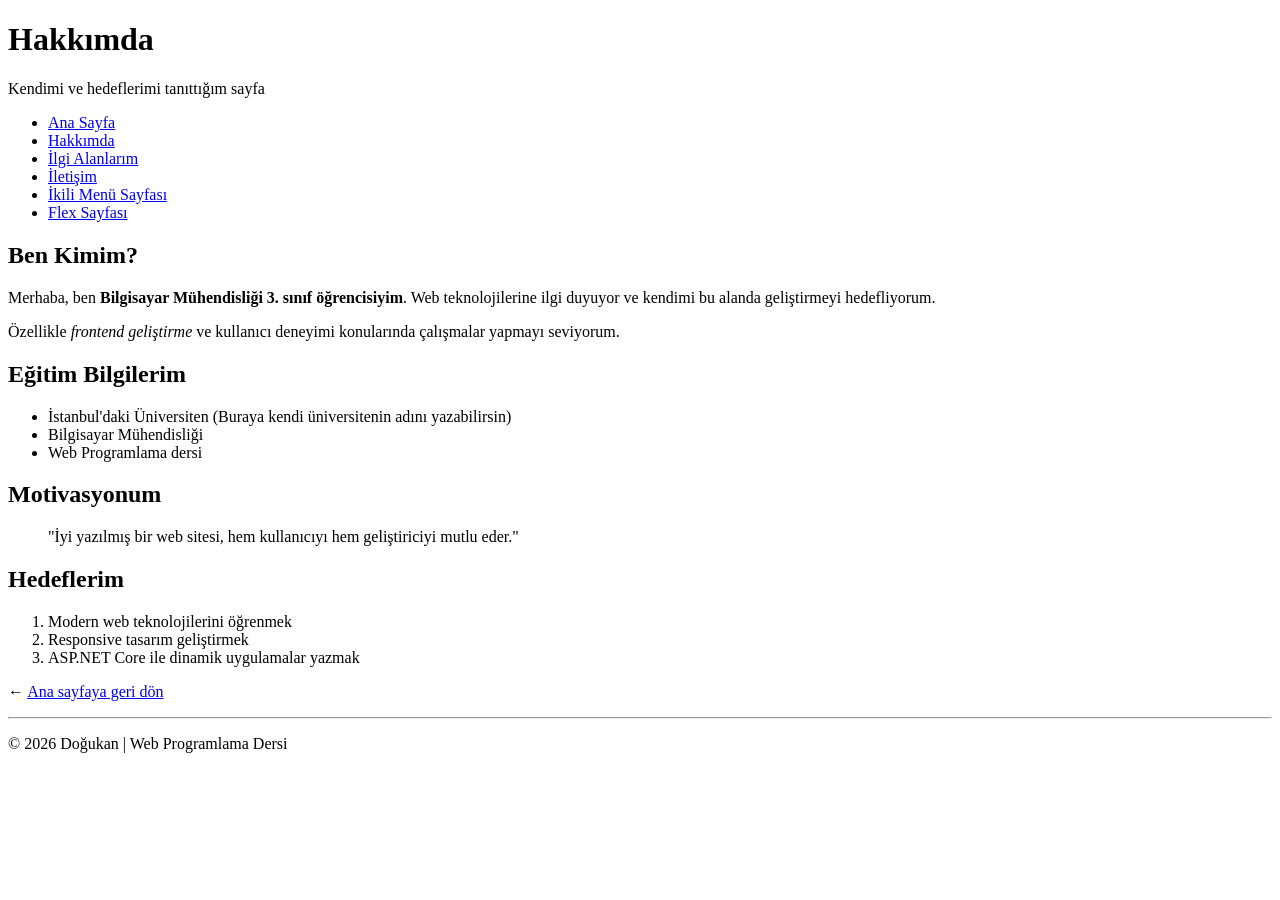
==== about.html @ 90e03aae "Add navigation links for new pages in about, contact, and interests sections" ====
<!DOCTYPE html>
<html lang="tr">
<head>
    <meta charset="UTF-8">
    <title>Hakkımda - Doğukan</title>
</head>
<body>

    <h1>Hakkımda</h1>
    <p>Kendimi ve hedeflerimi tanıttığım sayfa</p>

    <ul>
        <li><a href="index.html">Ana Sayfa</a></li>
        <li><a href="about.html">Hakkımda</a></li>
        <li><a href="interests.html">İlgi Alanlarım</a></li>
        <li><a href="contact.html">İletişim</a></li>
        <li><a href="new.html">İkili Menü Sayfası</a></li>
        <li><a href="index2.html">Flex Sayfası</a></li>
    </ul>

    <h2>Ben Kimim?</h2>
    <p>Merhaba, ben <b>Bilgisayar Mühendisliği 3. sınıf öğrencisiyim</b>. Web teknolojilerine ilgi duyuyor ve kendimi bu alanda geliştirmeyi hedefliyorum.</p>
    <p>Özellikle <i>frontend geliştirme</i> ve kullanıcı deneyimi konularında çalışmalar yapmayı seviyorum.</p>

    <h2>Eğitim Bilgilerim</h2>
    <ul>
        <li>İstanbul'daki Üniversiten (Buraya kendi üniversitenin adını yazabilirsin)</li>
        <li>Bilgisayar Mühendisliği</li>
        <li>Web Programlama dersi</li>
    </ul>

    <h2>Motivasyonum</h2>
    <blockquote>
        "İyi yazılmış bir web sitesi, hem kullanıcıyı hem geliştiriciyi mutlu eder."
    </blockquote>

    <h2>Hedeflerim</h2>
    <ol>
        <li>Modern web teknolojilerini öğrenmek</li>
        <li>Responsive tasarım geliştirmek</li>
        <li>ASP.NET Core ile dinamik uygulamalar yazmak</li>
    </ol>

    <p>← <a href="index.html">Ana sayfaya geri dön</a></p>

    <hr>
    <p>© 2026 Doğukan | Web Programlama Dersi</p>

</body>
</html>
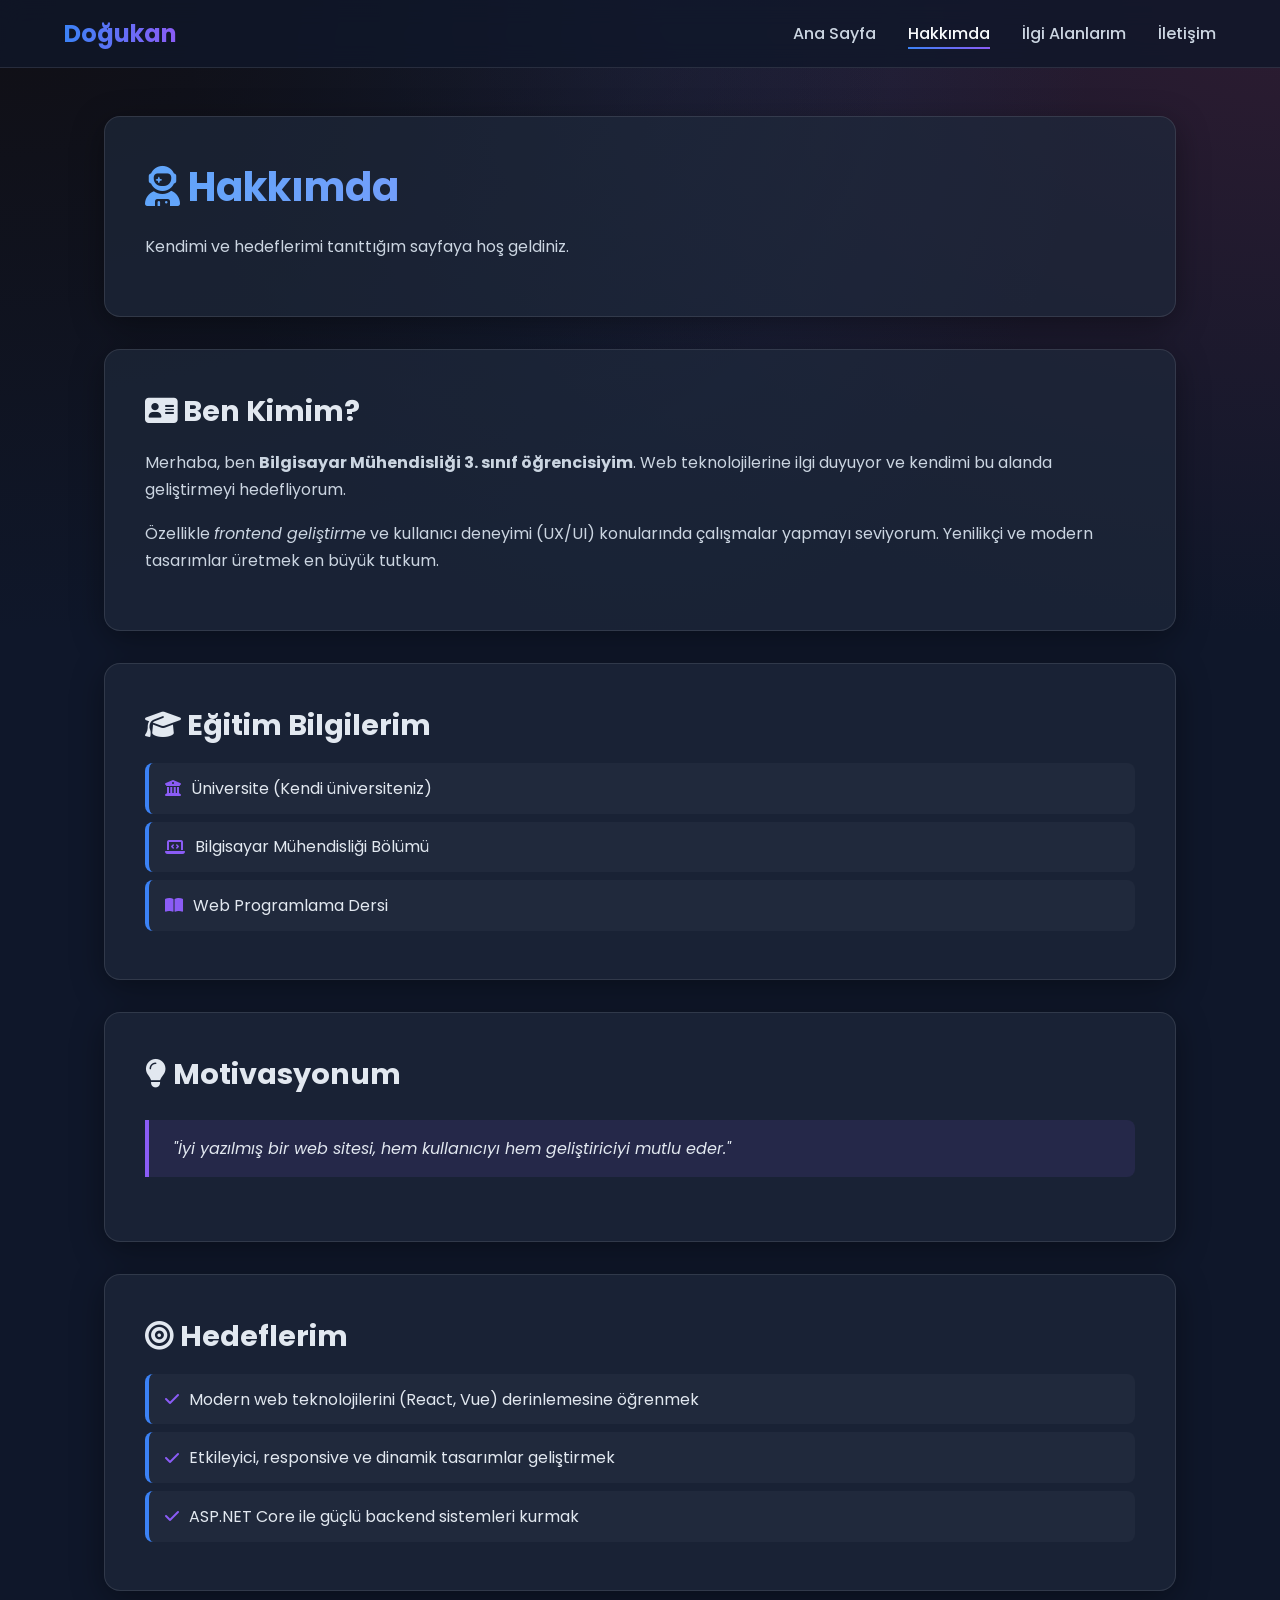
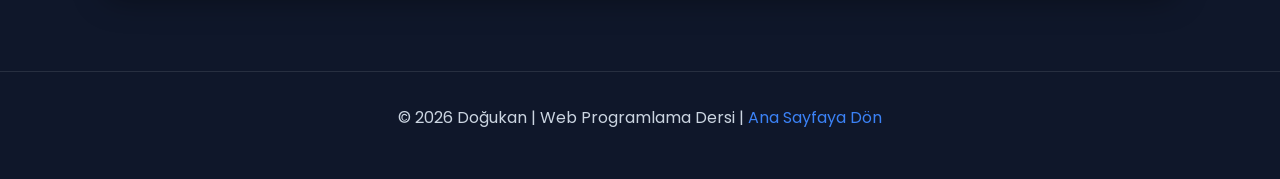
==== commit f1304aa0: "feat: implement glassmorphism design, responsive layouts, and interactive scroll animations across s" ====
--- a/about.html
+++ b/about.html
@@ -2,49 +2,65 @@
 <html lang="tr">
 <head>
     <meta charset="UTF-8">
+    <meta name="viewport" content="width=device-width, initial-scale=1.0">
     <title>Hakkımda - Doğukan</title>
+    <link rel="stylesheet" href="https://cdnjs.cloudflare.com/ajax/libs/font-awesome/6.4.0/css/all.min.css">
+    <link rel="stylesheet" href="styles/profile.css">
 </head>
 <body>
 
-    <h1>Hakkımda</h1>
-    <p>Kendimi ve hedeflerimi tanıttığım sayfa</p>
+    <nav>
+        <a href="index.html" class="logo">Doğukan</a>
+        <ul class="nav-links">
+            <li><a href="index.html">Ana Sayfa</a></li>
+            <li><a href="about.html">Hakkımda</a></li>
+            <li><a href="interests.html">İlgi Alanlarım</a></li>
+            <li><a href="contact.html">İletişim</a></li>
+        </ul>
+    </nav>
 
-    <ul>
-        <li><a href="index.html">Ana Sayfa</a></li>
-        <li><a href="about.html">Hakkımda</a></li>
-        <li><a href="interests.html">İlgi Alanlarım</a></li>
-        <li><a href="contact.html">İletişim</a></li>
-        <li><a href="new.html">İkili Menü Sayfası</a></li>
-        <li><a href="index2.html">Flex Sayfası</a></li>
-    </ul>
+    <main>
+        <div class="glass-card">
+            <h1><i class="fa-solid fa-user-astronaut"></i> Hakkımda</h1>
+            <p>Kendimi ve hedeflerimi tanıttığım sayfaya hoş geldiniz.</p>
+        </div>
 
-    <h2>Ben Kimim?</h2>
-    <p>Merhaba, ben <b>Bilgisayar Mühendisliği 3. sınıf öğrencisiyim</b>. Web teknolojilerine ilgi duyuyor ve kendimi bu alanda geliştirmeyi hedefliyorum.</p>
-    <p>Özellikle <i>frontend geliştirme</i> ve kullanıcı deneyimi konularında çalışmalar yapmayı seviyorum.</p>
+        <div class="glass-card">
+            <h2><i class="fa-solid fa-address-card"></i> Ben Kimim?</h2>
+            <p>Merhaba, ben <b>Bilgisayar Mühendisliği 3. sınıf öğrencisiyim</b>. Web teknolojilerine ilgi duyuyor ve kendimi bu alanda geliştirmeyi hedefliyorum.</p>
+            <p>Özellikle <i>frontend geliştirme</i> ve kullanıcı deneyimi (UX/UI) konularında çalışmalar yapmayı seviyorum. Yenilikçi ve modern tasarımlar üretmek en büyük tutkum.</p>
+        </div>
 
-    <h2>Eğitim Bilgilerim</h2>
-    <ul>
-        <li>İstanbul'daki Üniversiten (Buraya kendi üniversitenin adını yazabilirsin)</li>
-        <li>Bilgisayar Mühendisliği</li>
-        <li>Web Programlama dersi</li>
-    </ul>
+        <div class="glass-card">
+            <h2><i class="fa-solid fa-graduation-cap"></i> Eğitim Bilgilerim</h2>
+            <ul class="styled-list">
+                <li><i class="fa-solid fa-building-columns"></i> Üniversite (Kendi üniversiteniz)</li>
+                <li><i class="fa-solid fa-laptop-code"></i> Bilgisayar Mühendisliği Bölümü</li>
+                <li><i class="fa-solid fa-book-open"></i> Web Programlama Dersi</li>
+            </ul>
+        </div>
 
-    <h2>Motivasyonum</h2>
-    <blockquote>
-        "İyi yazılmış bir web sitesi, hem kullanıcıyı hem geliştiriciyi mutlu eder."
-    </blockquote>
+        <div class="glass-card">
+            <h2><i class="fa-solid fa-lightbulb"></i> Motivasyonum</h2>
+            <blockquote>
+                "İyi yazılmış bir web sitesi, hem kullanıcıyı hem geliştiriciyi mutlu eder."
+            </blockquote>
+        </div>
 
-    <h2>Hedeflerim</h2>
-    <ol>
-        <li>Modern web teknolojilerini öğrenmek</li>
-        <li>Responsive tasarım geliştirmek</li>
-        <li>ASP.NET Core ile dinamik uygulamalar yazmak</li>
-    </ol>
+        <div class="glass-card">
+            <h2><i class="fa-solid fa-bullseye"></i> Hedeflerim</h2>
+            <ul class="styled-list">
+                <li><i class="fa-solid fa-check"></i> Modern web teknolojilerini (React, Vue) derinlemesine öğrenmek</li>
+                <li><i class="fa-solid fa-check"></i> Etkileyici, responsive ve dinamik tasarımlar geliştirmek</li>
+                <li><i class="fa-solid fa-check"></i> ASP.NET Core ile güçlü backend sistemleri kurmak</li>
+            </ul>
+        </div>
+    </main>
 
-    <p>← <a href="index.html">Ana sayfaya geri dön</a></p>
+    <footer>
+        <p>© 2026 Doğukan | Web Programlama Dersi | <a href="index.html">Ana Sayfaya Dön</a></p>
+    </footer>
 
-    <hr>
-    <p>© 2026 Doğukan | Web Programlama Dersi</p>
-
+    <script src="scripts/profile.js"></script>
 </body>
 </html>
--- a/styles/profile.css
+++ b/styles/profile.css
@@ -0,0 +1,291 @@
+@import url('https://fonts.googleapis.com/css2?family=Poppins:wght@300;400;500;600;700&display=swap');
+
+:root {
+    --bg-color: #0f172a;
+    --text-color: #f8fafc;
+    --primary-color: #3b82f6;
+    --secondary-color: #8b5cf6;
+    --card-bg: rgba(30, 41, 59, 0.7);
+    --border-color: rgba(255, 255, 255, 0.1);
+    --glass-shadow: 0 8px 32px 0 rgba(0, 0, 0, 0.37);
+}
+
+* {
+    margin: 0;
+    padding: 0;
+    box-sizing: border-box;
+    font-family: 'Poppins', sans-serif;
+}
+
+body {
+    background-color: var(--bg-color);
+    color: var(--text-color);
+    min-height: 100vh;
+    display: flex;
+    flex-direction: column;
+    background-image: 
+        radial-gradient(at 0% 0%, hsla(253,16%,7%,1) 0, transparent 50%), 
+        radial-gradient(at 50% 0%, hsla(225,39%,30%,0.3) 0, transparent 50%), 
+        radial-gradient(at 100% 0%, hsla(339,49%,30%,0.3) 0, transparent 50%);
+    background-attachment: fixed;
+    background-size: cover;
+}
+
+/* Navbar Styling */
+nav {
+    background: rgba(15, 23, 42, 0.8);
+    backdrop-filter: blur(12px);
+    -webkit-backdrop-filter: blur(12px);
+    border-bottom: 1px solid var(--border-color);
+    padding: 1rem 5%;
+    display: flex;
+    justify-content: space-between;
+    align-items: center;
+    position: sticky;
+    top: 0;
+    z-index: 100;
+}
+
+.logo {
+    font-size: 1.5rem;
+    font-weight: 700;
+    color: var(--text-color);
+    text-decoration: none;
+    background: linear-gradient(to right, var(--primary-color), var(--secondary-color));
+    -webkit-background-clip: text;
+    -webkit-text-fill-color: transparent;
+}
+
+.nav-links {
+    list-style: none;
+    display: flex;
+    gap: 2rem;
+}
+
+.nav-links li a {
+    color: #cbd5e1;
+    text-decoration: none;
+    font-weight: 500;
+    transition: color 0.3s, transform 0.3s;
+    position: relative;
+}
+
+.nav-links li a::after {
+    content: '';
+    position: absolute;
+    width: 0;
+    height: 2px;
+    bottom: -4px;
+    left: 0;
+    background: linear-gradient(to right, var(--primary-color), var(--secondary-color));
+    transition: width 0.3s;
+}
+
+.nav-links li a:hover,
+.nav-links li a.active {
+    color: var(--text-color);
+}
+
+.nav-links li a:hover::after,
+.nav-links li a.active::after {
+    width: 100%;
+}
+
+/* Main Container */
+main {
+    flex: 1;
+    padding: 3rem 5%;
+    max-width: 1200px;
+    margin: 0 auto;
+    width: 100%;
+    animation: fadeIn 0.8s ease-out forwards;
+}
+
+@keyframes fadeIn {
+    from { opacity: 0; transform: translateY(20px); }
+    to { opacity: 1; transform: translateY(0); }
+}
+
+/* Glass Card Reusable */
+.glass-card {
+    background: var(--card-bg);
+    backdrop-filter: blur(16px);
+    -webkit-backdrop-filter: blur(16px);
+    border: 1px solid var(--border-color);
+    border-radius: 16px;
+    padding: 2.5rem;
+    box-shadow: var(--glass-shadow);
+    margin-bottom: 2rem;
+    transition: transform 0.3s, box-shadow 0.3s;
+}
+
+.glass-card:hover {
+    transform: translateY(-5px);
+    box-shadow: 0 12px 40px 0 rgba(0, 0, 0, 0.45);
+}
+
+h1 {
+    font-size: 2.5rem;
+    margin-bottom: 1rem;
+    background: linear-gradient(to right, #60a5fa, #a78bfa);
+    -webkit-background-clip: text;
+    -webkit-text-fill-color: transparent;
+}
+
+h2 {
+    font-size: 1.8rem;
+    margin-bottom: 1rem;
+    color: #e2e8f0;
+}
+
+p {
+    line-height: 1.7;
+    color: #cbd5e1;
+    margin-bottom: 1rem;
+}
+
+/* Lists */
+.styled-list {
+    list-style: none;
+    margin-top: 1rem;
+}
+
+.styled-list li {
+    padding: 0.8rem 1rem;
+    background: rgba(255, 255, 255, 0.03);
+    margin-bottom: 0.5rem;
+    border-radius: 8px;
+    border-left: 4px solid var(--primary-color);
+    color: #e2e8f0;
+    display: flex;
+    align-items: center;
+    gap: 10px;
+}
+
+.styled-list li i {
+    color: var(--secondary-color);
+}
+
+/* Contact Form */
+.form-group {
+    margin-bottom: 1.5rem;
+}
+
+.form-group label {
+    display: block;
+    margin-bottom: 0.5rem;
+    color: #e2e8f0;
+    font-weight: 500;
+}
+
+.form-control {
+    width: 100%;
+    padding: 1rem;
+    background: rgba(15, 23, 42, 0.5);
+    border: 1px solid rgba(255, 255, 255, 0.1);
+    border-radius: 8px;
+    color: var(--text-color);
+    outline: none;
+    transition: border-color 0.3s, background 0.3s;
+}
+
+.form-control:focus {
+    border-color: var(--primary-color);
+    background: rgba(15, 23, 42, 0.8);
+}
+
+select.form-control {
+    appearance: none;
+}
+
+.radio-checkbox-group {
+    display: flex;
+    gap: 1.5rem;
+    margin-top: 0.5rem;
+}
+
+.radio-checkbox-label {
+    display: flex;
+    align-items: center;
+    gap: 0.5rem;
+    color: #cbd5e1;
+    cursor: pointer;
+}
+
+.btn {
+    padding: 0.8rem 2rem;
+    border: none;
+    border-radius: 8px;
+    font-size: 1rem;
+    font-weight: 600;
+    cursor: pointer;
+    transition: all 0.3s;
+    display: inline-flex;
+    align-items: center;
+    gap: 0.5rem;
+}
+
+.btn-primary {
+    background: linear-gradient(to right, var(--primary-color), var(--secondary-color));
+    color: white;
+}
+
+.btn-primary:hover {
+    box-shadow: 0 0 15px rgba(59, 130, 246, 0.5);
+    transform: scale(1.02);
+}
+
+.btn-secondary {
+    background: rgba(255, 255, 255, 0.1);
+    color: white;
+}
+
+.btn-secondary:hover {
+    background: rgba(255, 255, 255, 0.2);
+}
+
+.btn-group {
+    display: flex;
+    gap: 1rem;
+    margin-top: 2rem;
+}
+
+/* Quotes */
+blockquote {
+    border-left: 4px solid var(--secondary-color);
+    padding: 1rem 1.5rem;
+    background: rgba(139, 92, 246, 0.1);
+    border-radius: 0 8px 8px 0;
+    font-style: italic;
+    color: #e2e8f0;
+    margin: 1.5rem 0;
+}
+
+/* Footer */
+footer {
+    text-align: center;
+    padding: 2rem;
+    border-top: 1px solid var(--border-color);
+    color: #64748b;
+    margin-top: auto;
+}
+
+footer a {
+    color: var(--primary-color);
+    text-decoration: none;
+}
+
+/* Responsive */
+@media (max-width: 768px) {
+    .nav-links {
+        display: none; /* In a real app, we'd add a hamburger menu */
+    }
+    
+    .glass-card {
+        padding: 1.5rem;
+    }
+    
+    h1 {
+        font-size: 2rem;
+    }
+}
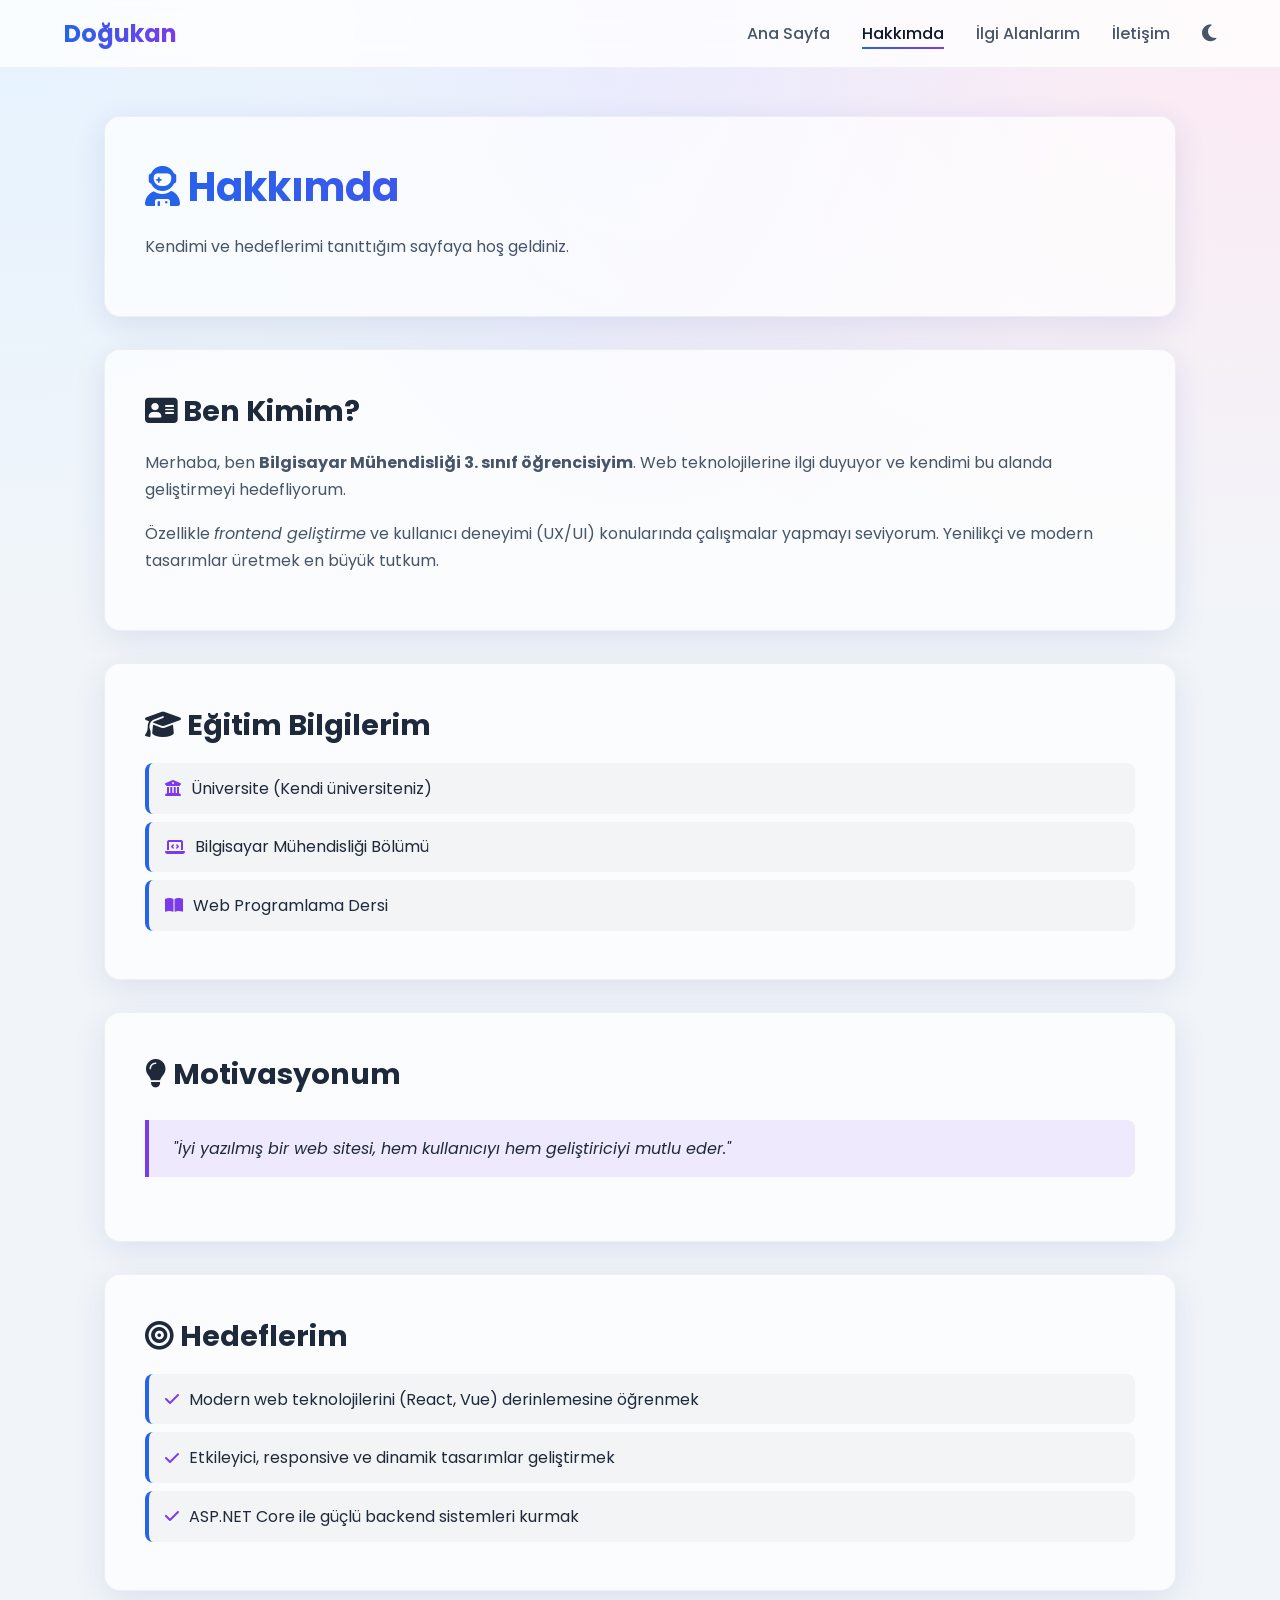
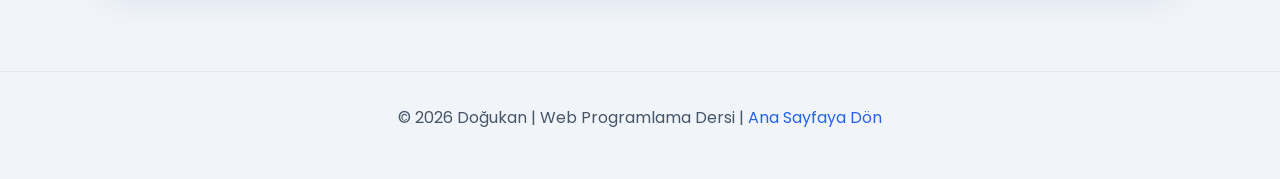
==== commit 80fdce7f: "feat: implement theme toggle functionality with light and dark mode support and update landing page " ====
--- a/about.html
+++ b/about.html
@@ -11,12 +11,17 @@
 
     <nav>
         <a href="index.html" class="logo">Doğukan</a>
-        <ul class="nav-links">
-            <li><a href="index.html">Ana Sayfa</a></li>
-            <li><a href="about.html">Hakkımda</a></li>
-            <li><a href="interests.html">İlgi Alanlarım</a></li>
-            <li><a href="contact.html">İletişim</a></li>
-        </ul>
+        <div class="nav-right">
+            <ul class="nav-links">
+                <li><a href="index.html">Ana Sayfa</a></li>
+                <li><a href="about.html">Hakkımda</a></li>
+                <li><a href="interests.html">İlgi Alanlarım</a></li>
+                <li><a href="contact.html">İletişim</a></li>
+            </ul>
+            <button id="theme-toggle" class="theme-toggle-btn" aria-label="Temayı Değiştir">
+                <i id="theme-icon" class="fa-solid fa-moon"></i>
+            </button>
+        </div>
     </nav>
 
     <main>
--- a/styles/profile.css
+++ b/styles/profile.css
@@ -1,6 +1,29 @@
 @import url('https://fonts.googleapis.com/css2?family=Poppins:wght@300;400;500;600;700&display=swap');
 
 :root {
+    /* Light Mode Variables (Default) */
+    --bg-color: #f1f5f9;
+    --text-color: #0f172a;
+    --primary-color: #2563eb;
+    --secondary-color: #7c3aed;
+    --card-bg: rgba(255, 255, 255, 0.7);
+    --border-color: rgba(0, 0, 0, 0.05);
+    --glass-shadow: 0 8px 32px 0 rgba(31, 38, 135, 0.1);
+    --nav-bg: rgba(255, 255, 255, 0.8);
+    --heading-color: #1e293b;
+    --text-muted: #475569;
+    --quote-bg: rgba(124, 58, 237, 0.1);
+    --input-bg: rgba(255, 255, 255, 0.8);
+    --list-item-bg: rgba(0, 0, 0, 0.03);
+    
+    /* Gradients for Light Mode */
+    --bg-gradient-1: hsla(210,100%,95%,1);
+    --bg-gradient-2: hsla(250,100%,95%,0.8);
+    --bg-gradient-3: hsla(330,100%,95%,0.8);
+}
+
+body.dark-mode {
+    /* Dark Mode Variables */
     --bg-color: #0f172a;
     --text-color: #f8fafc;
     --primary-color: #3b82f6;
@@ -8,6 +31,17 @@
     --card-bg: rgba(30, 41, 59, 0.7);
     --border-color: rgba(255, 255, 255, 0.1);
     --glass-shadow: 0 8px 32px 0 rgba(0, 0, 0, 0.37);
+    --nav-bg: rgba(15, 23, 42, 0.8);
+    --heading-color: #e2e8f0;
+    --text-muted: #cbd5e1;
+    --quote-bg: rgba(139, 92, 246, 0.1);
+    --input-bg: rgba(15, 23, 42, 0.5);
+    --list-item-bg: rgba(255, 255, 255, 0.03);
+    
+    /* Gradients for Dark Mode */
+    --bg-gradient-1: hsla(253,16%,7%,1);
+    --bg-gradient-2: hsla(225,39%,30%,0.3);
+    --bg-gradient-3: hsla(339,49%,30%,0.3);
 }
 
 * {
@@ -24,16 +58,17 @@
     display: flex;
     flex-direction: column;
     background-image: 
-        radial-gradient(at 0% 0%, hsla(253,16%,7%,1) 0, transparent 50%), 
-        radial-gradient(at 50% 0%, hsla(225,39%,30%,0.3) 0, transparent 50%), 
-        radial-gradient(at 100% 0%, hsla(339,49%,30%,0.3) 0, transparent 50%);
+        radial-gradient(at 0% 0%, var(--bg-gradient-1) 0, transparent 50%), 
+        radial-gradient(at 50% 0%, var(--bg-gradient-2) 0, transparent 50%), 
+        radial-gradient(at 100% 0%, var(--bg-gradient-3) 0, transparent 50%);
     background-attachment: fixed;
     background-size: cover;
+    transition: background-color 0.5s, color 0.5s;
 }
 
 /* Navbar Styling */
 nav {
-    background: rgba(15, 23, 42, 0.8);
+    background: var(--nav-bg);
     backdrop-filter: blur(12px);
     -webkit-backdrop-filter: blur(12px);
     border-bottom: 1px solid var(--border-color);
@@ -44,6 +79,7 @@
     position: sticky;
     top: 0;
     z-index: 100;
+    transition: background 0.5s, border-color 0.5s;
 }
 
 .logo {
@@ -56,6 +92,12 @@
     -webkit-text-fill-color: transparent;
 }
 
+.nav-right {
+    display: flex;
+    align-items: center;
+    gap: 2rem;
+}
+
 .nav-links {
     list-style: none;
     display: flex;
@@ -63,7 +105,7 @@
 }
 
 .nav-links li a {
-    color: #cbd5e1;
+    color: var(--text-muted);
     text-decoration: none;
     font-weight: 500;
     transition: color 0.3s, transform 0.3s;
@@ -89,6 +131,24 @@
 .nav-links li a:hover::after,
 .nav-links li a.active::after {
     width: 100%;
+}
+
+/* Theme Toggle Button */
+.theme-toggle-btn {
+    background: transparent;
+    border: none;
+    color: var(--text-muted);
+    font-size: 1.2rem;
+    cursor: pointer;
+    transition: color 0.3s, transform 0.3s;
+    display: flex;
+    align-items: center;
+    justify-content: center;
+}
+
+.theme-toggle-btn:hover {
+    color: var(--primary-color);
+    transform: scale(1.1);
 }
 
 /* Main Container */
@@ -116,18 +176,22 @@
     padding: 2.5rem;
     box-shadow: var(--glass-shadow);
     margin-bottom: 2rem;
-    transition: transform 0.3s, box-shadow 0.3s;
+    transition: transform 0.3s, box-shadow 0.3s, background 0.5s, border-color 0.5s;
 }
 
 .glass-card:hover {
     transform: translateY(-5px);
+    box-shadow: 0 12px 40px 0 rgba(0, 0, 0, 0.15);
+}
+
+body.dark-mode .glass-card:hover {
     box-shadow: 0 12px 40px 0 rgba(0, 0, 0, 0.45);
 }
 
 h1 {
     font-size: 2.5rem;
     margin-bottom: 1rem;
-    background: linear-gradient(to right, #60a5fa, #a78bfa);
+    background: linear-gradient(to right, var(--primary-color), var(--secondary-color));
     -webkit-background-clip: text;
     -webkit-text-fill-color: transparent;
 }
@@ -135,13 +199,15 @@
 h2 {
     font-size: 1.8rem;
     margin-bottom: 1rem;
-    color: #e2e8f0;
+    color: var(--heading-color);
+    transition: color 0.5s;
 }
 
 p {
     line-height: 1.7;
-    color: #cbd5e1;
+    color: var(--text-muted);
     margin-bottom: 1rem;
+    transition: color 0.5s;
 }
 
 /* Lists */
@@ -152,14 +218,19 @@
 
 .styled-list li {
     padding: 0.8rem 1rem;
-    background: rgba(255, 255, 255, 0.03);
+    background: var(--list-item-bg);
     margin-bottom: 0.5rem;
     border-radius: 8px;
     border-left: 4px solid var(--primary-color);
-    color: #e2e8f0;
+    color: var(--heading-color);
     display: flex;
     align-items: center;
     gap: 10px;
+    transition: background 0.5s, color 0.5s;
+}
+
+.styled-list li a {
+    color: var(--heading-color);
 }
 
 .styled-list li i {
@@ -174,24 +245,23 @@
 .form-group label {
     display: block;
     margin-bottom: 0.5rem;
-    color: #e2e8f0;
+    color: var(--heading-color);
     font-weight: 500;
 }
 
 .form-control {
     width: 100%;
     padding: 1rem;
-    background: rgba(15, 23, 42, 0.5);
-    border: 1px solid rgba(255, 255, 255, 0.1);
+    background: var(--input-bg);
+    border: 1px solid var(--border-color);
     border-radius: 8px;
     color: var(--text-color);
     outline: none;
-    transition: border-color 0.3s, background 0.3s;
+    transition: border-color 0.3s, background 0.3s, color 0.5s;
 }
 
 .form-control:focus {
     border-color: var(--primary-color);
-    background: rgba(15, 23, 42, 0.8);
 }
 
 select.form-control {
@@ -208,7 +278,7 @@
     display: flex;
     align-items: center;
     gap: 0.5rem;
-    color: #cbd5e1;
+    color: var(--text-muted);
     cursor: pointer;
 }
 
@@ -236,11 +306,20 @@
 }
 
 .btn-secondary {
+    background: rgba(0, 0, 0, 0.05);
+    color: var(--text-color);
+}
+
+body.dark-mode .btn-secondary {
     background: rgba(255, 255, 255, 0.1);
     color: white;
 }
 
 .btn-secondary:hover {
+    background: rgba(0, 0, 0, 0.1);
+}
+
+body.dark-mode .btn-secondary:hover {
     background: rgba(255, 255, 255, 0.2);
 }
 
@@ -254,11 +333,12 @@
 blockquote {
     border-left: 4px solid var(--secondary-color);
     padding: 1rem 1.5rem;
-    background: rgba(139, 92, 246, 0.1);
+    background: var(--quote-bg);
     border-radius: 0 8px 8px 0;
     font-style: italic;
-    color: #e2e8f0;
+    color: var(--heading-color);
     margin: 1.5rem 0;
+    transition: background 0.5s, color 0.5s;
 }
 
 /* Footer */
@@ -266,8 +346,9 @@
     text-align: center;
     padding: 2rem;
     border-top: 1px solid var(--border-color);
-    color: #64748b;
+    color: var(--text-muted);
     margin-top: auto;
+    transition: border-color 0.5s, color 0.5s;
 }
 
 footer a {
@@ -275,10 +356,15 @@
     text-decoration: none;
 }
 
+/* Special text colors inside glass card */
+.glass-card a {
+    transition: color 0.5s;
+}
+
 /* Responsive */
 @media (max-width: 768px) {
     .nav-links {
-        display: none; /* In a real app, we'd add a hamburger menu */
+        display: none;
     }
     
     .glass-card {
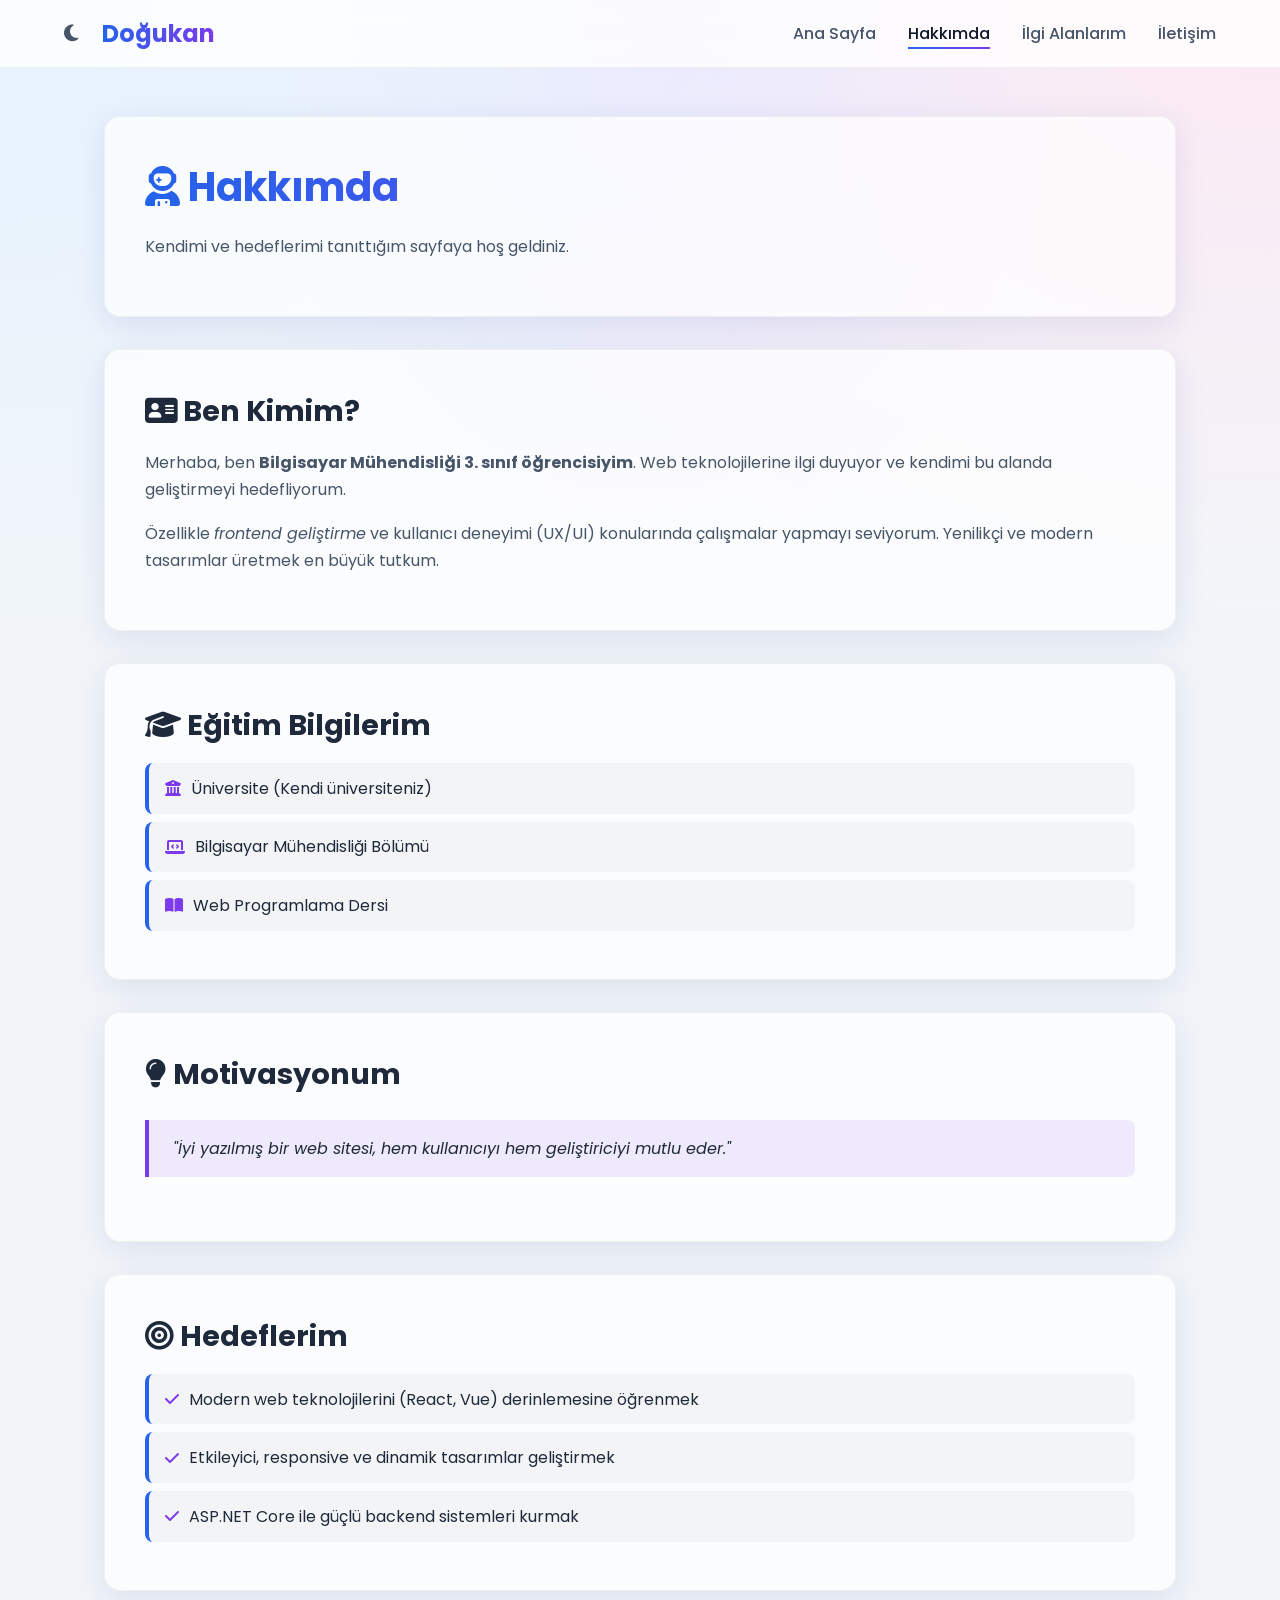
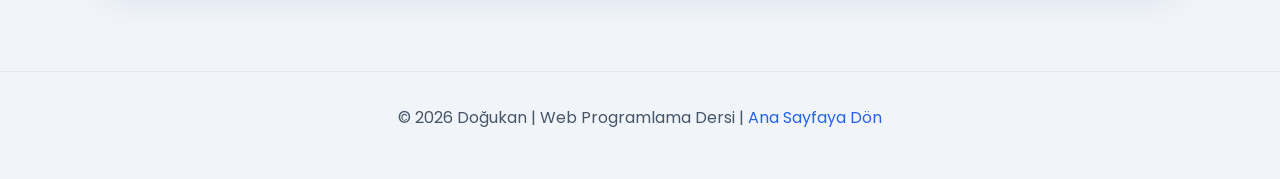
==== commit be7880a2: "feat: relocate theme toggle to header and apply CSS variables for contact section styling" ====
--- a/about.html
+++ b/about.html
@@ -10,7 +10,12 @@
 <body>
 
     <nav>
-        <a href="index.html" class="logo">Doğukan</a>
+        <div style="display: flex; align-items: center; gap: 1.5rem;">
+            <button id="theme-toggle" class="theme-toggle-btn" aria-label="Temayı Değiştir">
+                <i id="theme-icon" class="fa-solid fa-moon"></i>
+            </button>
+            <a href="index.html" class="logo">Doğukan</a>
+        </div>
         <div class="nav-right">
             <ul class="nav-links">
                 <li><a href="index.html">Ana Sayfa</a></li>
@@ -18,9 +23,6 @@
                 <li><a href="interests.html">İlgi Alanlarım</a></li>
                 <li><a href="contact.html">İletişim</a></li>
             </ul>
-            <button id="theme-toggle" class="theme-toggle-btn" aria-label="Temayı Değiştir">
-                <i id="theme-icon" class="fa-solid fa-moon"></i>
-            </button>
         </div>
     </nav>
 
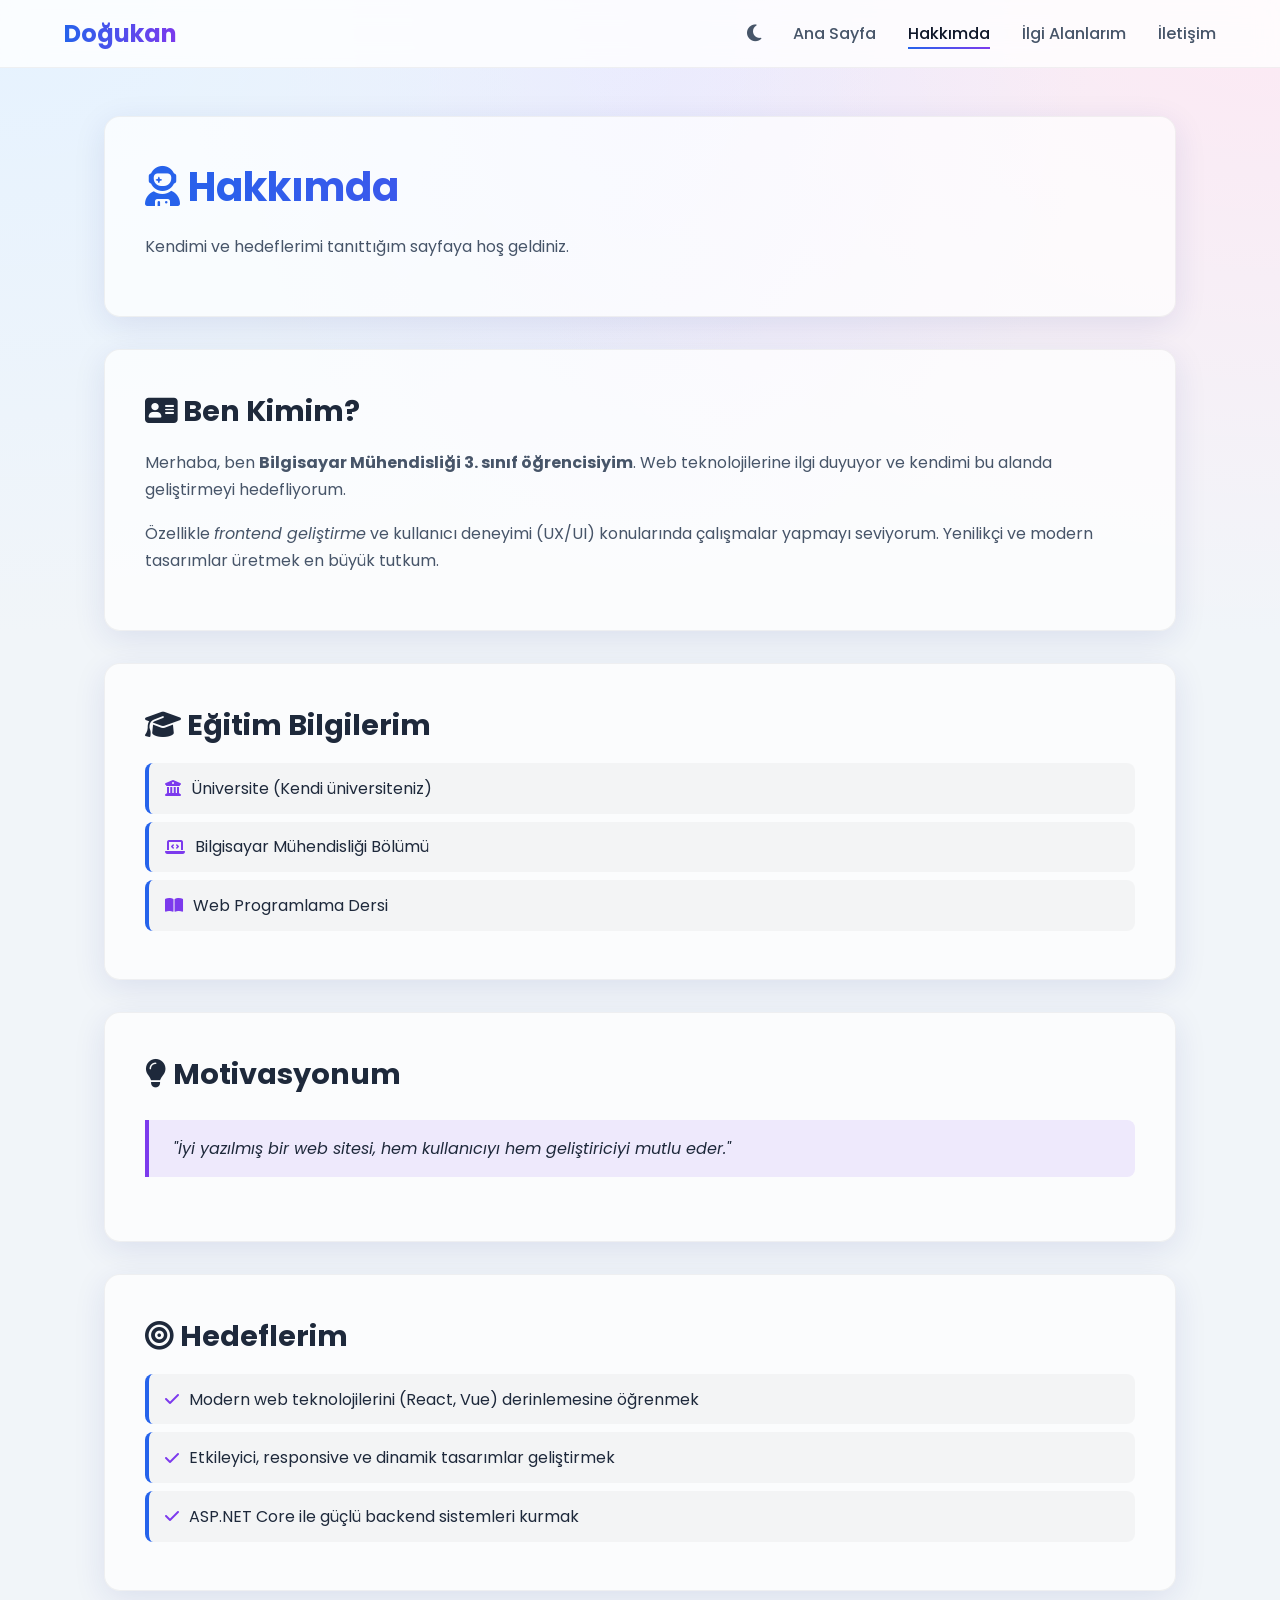
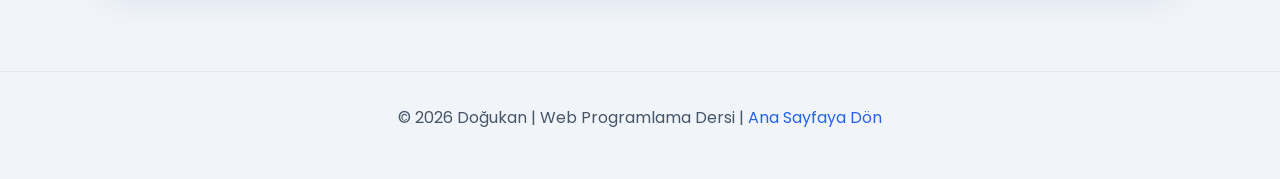
==== commit bb2e04db: "refactor: restructure navigation layout to move logo outside the theme toggle container" ====
--- a/about.html
+++ b/about.html
@@ -10,13 +10,11 @@
 <body>
 
     <nav>
-        <div style="display: flex; align-items: center; gap: 1.5rem;">
+        <a href="index.html" class="logo">Doğukan</a>
+        <div class="nav-right">
             <button id="theme-toggle" class="theme-toggle-btn" aria-label="Temayı Değiştir">
                 <i id="theme-icon" class="fa-solid fa-moon"></i>
             </button>
-            <a href="index.html" class="logo">Doğukan</a>
-        </div>
-        <div class="nav-right">
             <ul class="nav-links">
                 <li><a href="index.html">Ana Sayfa</a></li>
                 <li><a href="about.html">Hakkımda</a></li>
